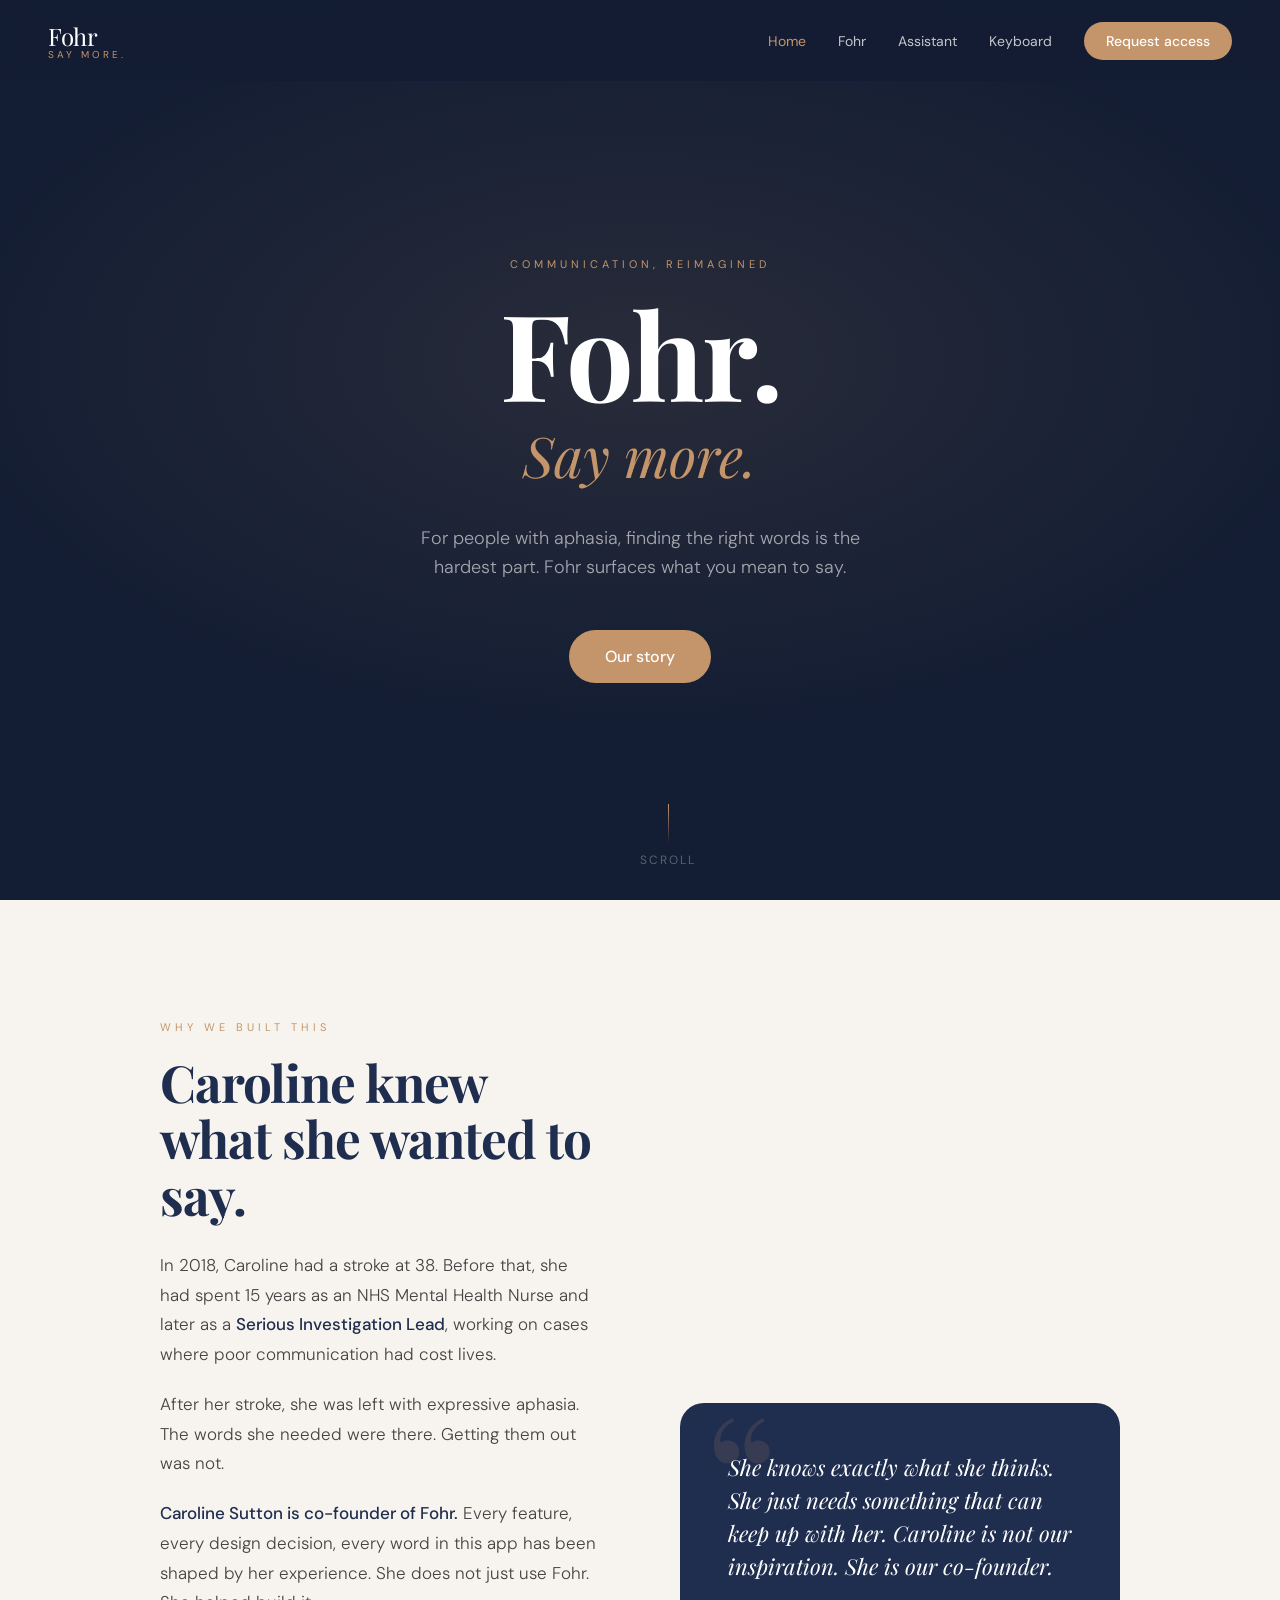
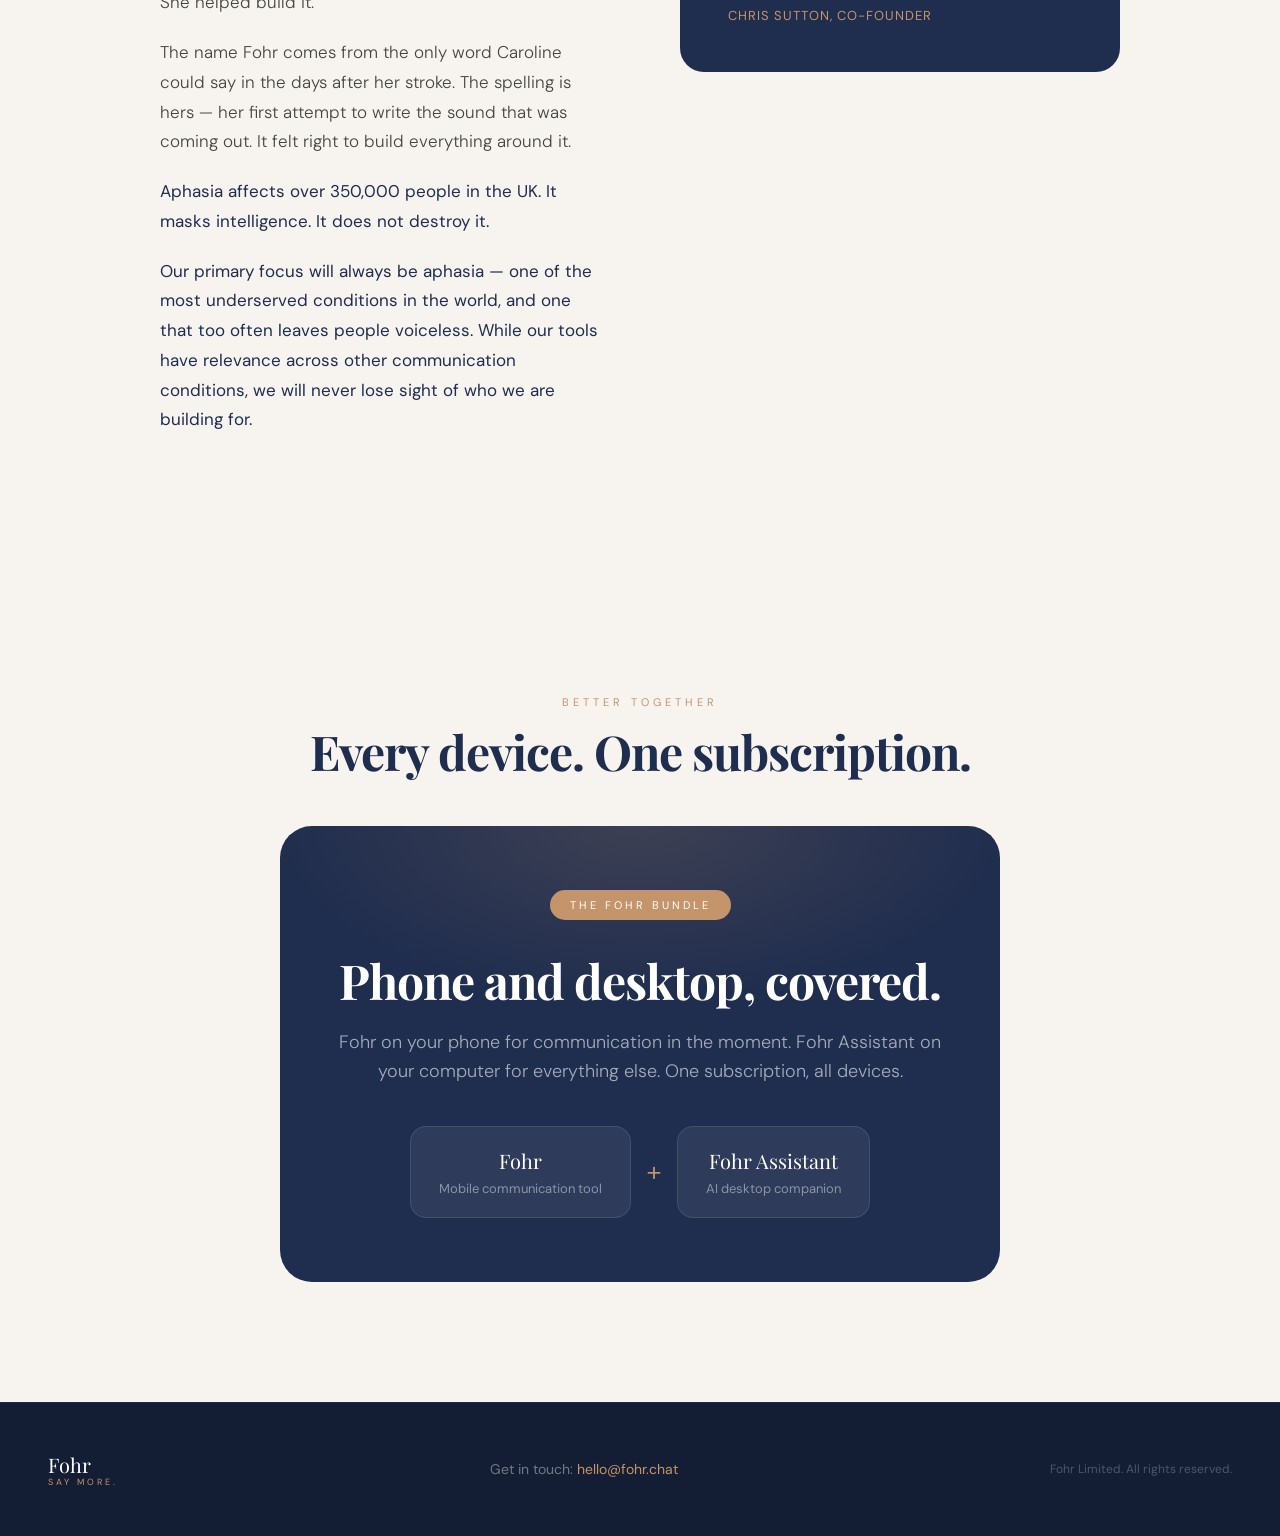
==== index.html @ 23e32acc "Initial commit: Fohr website Static site with homepage, product pages (Fohr, Assistant, Keyboard), r" ====
<!DOCTYPE html>
<html lang="en">
<head>
<meta charset="UTF-8">
<meta name="viewport" content="width=device-width, initial-scale=1.0">
<title>Fohr. Say more.</title>
<link rel="preconnect" href="https://fonts.googleapis.com">
<link rel="preconnect" href="https://fonts.gstatic.com" crossorigin>
<link href="https://fonts.googleapis.com/css2?family=Playfair+Display:ital,wght@0,400;0,700;1,400&family=DM+Sans:wght@300;400;500&display=swap" rel="stylesheet">
<link rel="stylesheet" href="style.css?v=2">
</head>
<body>

<nav id="nav">
  <a href="index.html" class="nav-logo">Fohr <span>Say more.</span></a>
  <button class="nav-hamburger" onclick="toggleMobileNav()" aria-label="Menu">
    <span></span><span></span><span></span>
  </button>
  <ul class="nav-links">
    <li><a href="index.html" class="active">Home</a></li>
    <li><a href="fohr.html">Fohr</a></li>
    <li><a href="assistant.html">Assistant</a></li>
    <li><a href="keyboard.html">Keyboard</a></li>
    <li><a href="request-access.html" class="nav-cta">Request access</a></li>
  </ul>
</nav>

<section class="hero">
  <p class="hero-eyebrow">Communication, reimagined</p>
  <h1 class="hero-title">Fohr.</h1>
  <p class="hero-subtitle">Say more.</p>
  <p class="hero-desc">For people with aphasia, finding the right words is the hardest part. Fohr surfaces what you mean to say.</p>
  <div class="hero-actions">
    <a href="#story" class="btn-primary">Our story</a>
  </div>
  <div class="hero-scroll">
    <div class="scroll-line"></div>
    <span>Scroll</span>
  </div>
</section>

<section class="story" id="story">
  <div class="story-inner">
    <div class="reveal">
      <p class="story-label">Why we built this</p>
      <h2 class="story-title">Caroline knew what she wanted to say.</h2>
      <p class="story-text">In 2018, Caroline had a stroke at 38. Before that, she had spent 15 years as an NHS Mental Health Nurse and later as a <strong>Serious Investigation Lead</strong>, working on cases where poor communication had cost lives.</p>
      <p class="story-text">After her stroke, she was left with expressive aphasia. The words she needed were there. Getting them out was not.</p>
      <p class="story-text"><strong>Caroline Sutton is co-founder of Fohr.</strong> Every feature, every design decision, every word in this app has been shaped by her experience. She does not just use Fohr. She helped build it.</p>
      <p class="story-text">The name Fohr comes from the only word Caroline could say in the days after her stroke. The spelling is hers — her first attempt to write the sound that was coming out. It felt right to build everything around it.</p>
      <p class="story-text" style="color: var(--navy); font-weight: 400;">Aphasia affects over 350,000 people in the UK. It masks intelligence. It does not destroy it.</p>
      <p class="story-text" style="color: var(--navy); font-weight: 400;">Our primary focus will always be aphasia — one of the most underserved conditions in the world, and one that too often leaves people voiceless. While our tools have relevance across other communication conditions, we will never lose sight of who we are building for.</p>
    </div>
    <div class="reveal reveal-delay-2">
      <div class="story-card">
        <p class="story-quote">She knows exactly what she thinks. She just needs something that can keep up with her. Caroline is not our inspiration. She is our co-founder.</p>
        <p class="story-attribution">Chris Sutton, co-founder</p>
      </div>
    </div>
  </div>
</section>

<section class="bundle" id="bundle">
  <div class="bundle-inner">
    <div class="reveal">
      <p class="section-label" style="color:var(--copper)">Better together</p>
      <h2 class="section-title" style="color:var(--navy)">Every device. One subscription.</h2>
    </div>
    <div class="bundle-card reveal reveal-delay-1">
      <span class="bundle-badge">The Fohr Bundle</span>
      <h3 class="bundle-title">Phone and desktop, covered.</h3>
      <p class="bundle-desc">Fohr on your phone for communication in the moment. Fohr Assistant on your computer for everything else. One subscription, all devices.</p>
      <div class="bundle-items">
        <div class="bundle-item">
          <div class="bundle-item-name">Fohr</div>
          <div class="bundle-item-desc">Mobile communication tool</div>
        </div>
        <div class="bundle-plus">+</div>
        <div class="bundle-item">
          <div class="bundle-item-name">Fohr Assistant</div>
          <div class="bundle-item-desc">AI desktop companion</div>
        </div>
      </div>
    </div>
  </div>
</section>

<footer>
  <div class="footer-logo">Fohr <small>Say more.</small></div>
  <div class="footer-contact">Get in touch: <a href="mailto:hello@fohr.chat">hello@fohr.chat</a></div>
  <div class="footer-legal">Fohr Limited. All rights reserved.</div>
</footer>

<script>
  const nav = document.getElementById('nav');
  window.addEventListener('scroll', () => {
    nav.classList.toggle('scrolled', window.scrollY > 60);
  });
  function toggleMobileNav() {
    document.querySelector('.nav-hamburger').classList.toggle('open');
    document.querySelector('.nav-links').classList.toggle('open');
  }
  document.querySelectorAll('.nav-links a').forEach(link => {
    link.addEventListener('click', () => {
      document.querySelector('.nav-hamburger').classList.remove('open');
      document.querySelector('.nav-links').classList.remove('open');
    });
  });
  const observer = new IntersectionObserver((entries) => {
    entries.forEach(entry => {
      if (entry.isIntersecting) {
        entry.target.classList.add('visible');
      }
    });
  }, { threshold: 0.1 });
  document.querySelectorAll('.reveal').forEach(el => observer.observe(el));
</script>
</body>
</html>
---- style.css ----
*, *::before, *::after { box-sizing: border-box; margin: 0; padding: 0; }

:root {
  --navy: #1F2D4E;
  --navy-deep: #131d33;
  --cream: #F7F4EF;
  --warm: #E8E2D9;
  --copper: #C4956A;
  --copper-light: #d4a97e;
  --text: #2C2C2C;
  --muted: #6b6b6b;
  --white: #ffffff;
}

html { scroll-behavior: smooth; }

body {
  font-family: 'DM Sans', sans-serif;
  background: var(--cream);
  color: var(--text);
  overflow-x: hidden;
}

/* NAV */
nav {
  position: fixed;
  top: 0; left: 0; right: 0;
  z-index: 100;
  display: flex;
  align-items: center;
  justify-content: space-between;
  padding: 20px 48px;
  background: rgba(19, 29, 51, 0.95);
  backdrop-filter: blur(12px);
}
.nav-logo {
  font-family: 'Playfair Display', serif;
  font-size: 24px;
  color: var(--white);
  text-decoration: none;
  letter-spacing: -0.5px;
}
.nav-logo span {
  display: block;
  font-family: 'DM Sans', sans-serif;
  font-size: 10px;
  letter-spacing: 3px;
  text-transform: uppercase;
  color: var(--copper);
  margin-top: -4px;
}
.nav-links {
  display: flex;
  gap: 32px;
  list-style: none;
}
.nav-links a {
  color: rgba(255,255,255,0.75);
  text-decoration: none;
  font-size: 14px;
  font-weight: 400;
  transition: color 0.2s;
}
.nav-links a:hover { color: var(--copper); }
.nav-links a.active { color: var(--copper); }
.nav-cta {
  background: var(--copper);
  color: var(--white) !important;
  padding: 10px 22px;
  border-radius: 50px;
  font-weight: 500 !important;
  transition: background 0.2s !important;
}
.nav-cta:hover { background: var(--copper-light) !important; color: var(--white) !important; }

/* HERO */
.hero {
  min-height: 100vh;
  background: var(--navy-deep);
  display: flex;
  flex-direction: column;
  align-items: center;
  justify-content: center;
  text-align: center;
  padding: 120px 24px 80px;
  position: relative;
  overflow: hidden;
}
.hero::before {
  content: '';
  position: absolute;
  inset: 0;
  background: radial-gradient(ellipse 80% 60% at 50% 40%, rgba(196,149,106,0.12) 0%, transparent 70%);
  pointer-events: none;
}
.hero-eyebrow {
  font-size: 11px;
  letter-spacing: 4px;
  text-transform: uppercase;
  color: var(--copper);
  margin-bottom: 24px;
  opacity: 1;
  animation: fadeUp 0.8s 0.2s forwards;
}
.hero-title {
  font-family: 'Playfair Display', serif;
  font-size: clamp(56px, 10vw, 120px);
  color: var(--white);
  line-height: 0.95;
  letter-spacing: -2px;
  margin-bottom: 8px;
  opacity: 1;
  animation: fadeUp 0.8s 0.4s forwards;
}
.hero-subtitle {
  font-family: 'Playfair Display', serif;
  font-size: clamp(28px, 5vw, 56px);
  color: var(--copper);
  font-style: italic;
  margin-bottom: 32px;
  opacity: 1;
  animation: fadeUp 0.8s 0.6s forwards;
}
.hero-desc {
  font-size: 18px;
  color: rgba(255,255,255,0.6);
  max-width: 480px;
  line-height: 1.6;
  margin-bottom: 48px;
  font-weight: 300;
  opacity: 1;
  animation: fadeUp 0.8s 0.8s forwards;
}
.hero-actions {
  display: flex;
  gap: 16px;
  flex-wrap: wrap;
  justify-content: center;
  opacity: 1;
  animation: fadeUp 0.8s 1s forwards;
}
.btn-primary {
  background: var(--copper);
  color: var(--white);
  border: none;
  padding: 16px 36px;
  border-radius: 50px;
  font-size: 16px;
  font-weight: 500;
  cursor: pointer;
  text-decoration: none;
  transition: background 0.2s, transform 0.2s;
  font-family: 'DM Sans', sans-serif;
}
.btn-primary:hover { background: var(--copper-light); transform: translateY(-2px); }
.btn-ghost {
  background: transparent;
  color: rgba(255,255,255,0.7);
  border: 1px solid rgba(255,255,255,0.2);
  padding: 16px 36px;
  border-radius: 50px;
  font-size: 16px;
  font-weight: 400;
  cursor: pointer;
  text-decoration: none;
  transition: border-color 0.2s, color 0.2s;
  font-family: 'DM Sans', sans-serif;
}
.btn-ghost:hover { border-color: var(--copper); color: var(--copper); }
.hero-scroll {
  position: absolute;
  bottom: 32px;
  left: 50%;
  transform: translateX(-50%);
  color: rgba(255,255,255,0.3);
  font-size: 12px;
  letter-spacing: 2px;
  text-transform: uppercase;
  display: flex;
  flex-direction: column;
  align-items: center;
  gap: 8px;
  opacity: 1;
  animation: fadeUp 0.8s 1.4s forwards;
}
.scroll-line {
  width: 1px;
  height: 40px;
  background: linear-gradient(to bottom, var(--copper), transparent);
  animation: scrollPulse 2s infinite;
}

/* PAGE HERO (subpages) */
.page-hero {
  background: var(--navy-deep);
  padding: 140px 24px 80px;
  text-align: center;
  position: relative;
  overflow: hidden;
}
.page-hero::before {
  content: '';
  position: absolute;
  inset: 0;
  background: radial-gradient(ellipse 80% 60% at 50% 40%, rgba(196,149,106,0.12) 0%, transparent 70%);
  pointer-events: none;
}

/* STORY */
.story {
  background: var(--cream);
  padding: 120px 24px;
  position: relative;
}
.story-inner {
  max-width: 960px;
  margin: 0 auto;
  display: grid;
  grid-template-columns: 1fr 1fr;
  gap: 80px;
  align-items: center;
}
.story-label {
  font-size: 11px;
  letter-spacing: 4px;
  text-transform: uppercase;
  color: var(--copper);
  margin-bottom: 20px;
}
.story-title {
  font-family: 'Playfair Display', serif;
  font-size: clamp(36px, 4vw, 52px);
  color: var(--navy);
  line-height: 1.1;
  margin-bottom: 28px;
  letter-spacing: -1px;
}
.story-text {
  font-size: 17px;
  line-height: 1.75;
  color: #444;
  font-weight: 300;
  margin-bottom: 20px;
}
.story-text strong {
  color: var(--navy);
  font-weight: 500;
}
.story-card {
  background: var(--navy);
  border-radius: 24px;
  padding: 48px;
  position: relative;
  overflow: hidden;
}
.story-card::before {
  content: '\201C';
  position: absolute;
  top: -20px;
  left: 24px;
  font-family: 'Playfair Display', serif;
  font-size: 180px;
  color: rgba(196,149,106,0.15);
  line-height: 1;
  pointer-events: none;
}
.story-quote {
  font-family: 'Playfair Display', serif;
  font-size: 22px;
  color: var(--white);
  line-height: 1.5;
  font-style: italic;
  margin-bottom: 24px;
  position: relative;
  z-index: 1;
}
.story-attribution {
  font-size: 13px;
  color: var(--copper);
  letter-spacing: 1px;
  text-transform: uppercase;
}

/* SECTION LABELS */
.section-label {
  font-size: 11px;
  letter-spacing: 4px;
  text-transform: uppercase;
  color: var(--copper);
  margin-bottom: 16px;
}
.section-title {
  font-family: 'Playfair Display', serif;
  font-size: clamp(32px, 4vw, 48px);
  color: var(--white);
  line-height: 1.1;
  letter-spacing: -1px;
}

/* PRODUCT CONTENT */
.product-section {
  background: var(--navy);
  padding: 80px 24px 120px;
}
.product-content {
  max-width: 960px;
  margin: 0 auto;
  display: grid;
  grid-template-columns: 1fr 1fr;
  gap: 64px;
  align-items: center;
}
.product-name {
  font-family: 'Playfair Display', serif;
  font-size: 42px;
  color: var(--white);
  margin-bottom: 8px;
  letter-spacing: -1px;
}
.product-tagline {
  font-size: 14px;
  letter-spacing: 3px;
  text-transform: uppercase;
  color: var(--copper);
  margin-bottom: 28px;
}
.product-desc {
  font-size: 17px;
  line-height: 1.75;
  color: rgba(255,255,255,0.65);
  font-weight: 300;
  margin-bottom: 36px;
}
.feature-list {
  list-style: none;
  display: flex;
  flex-direction: column;
  gap: 14px;
}
.feature-list li {
  display: flex;
  align-items: flex-start;
  gap: 12px;
  font-size: 15px;
  color: rgba(255,255,255,0.75);
  line-height: 1.5;
}
.feature-list li::before {
  content: '';
  width: 6px;
  height: 6px;
  min-width: 6px;
  background: var(--copper);
  border-radius: 50%;
  margin-top: 8px;
}
.product-visual {
  background: rgba(255,255,255,0.04);
  border: 1px solid rgba(255,255,255,0.08);
  border-radius: 24px;
  padding: 40px 32px;
  display: flex;
  flex-direction: column;
  gap: 16px;
}
.mock-header {
  display: flex;
  align-items: center;
  justify-content: space-between;
  padding-bottom: 16px;
  border-bottom: 1px solid rgba(255,255,255,0.08);
}
.mock-logo {
  font-family: 'Playfair Display', serif;
  color: var(--white);
  font-size: 18px;
}
.mock-logo small {
  display: block;
  font-family: 'DM Sans', sans-serif;
  font-size: 8px;
  letter-spacing: 2px;
  text-transform: uppercase;
  color: var(--copper);
}
.mock-bubble {
  background: rgba(255,255,255,0.07);
  border-radius: 14px;
  padding: 14px 18px;
  font-size: 14px;
  color: rgba(255,255,255,0.7);
  line-height: 1.5;
}
.mock-label {
  font-size: 11px;
  letter-spacing: 2px;
  text-transform: uppercase;
  color: rgba(255,255,255,0.3);
  margin-bottom: 4px;
}
.mock-chips {
  display: flex;
  gap: 8px;
  flex-wrap: wrap;
}
.mock-chip {
  background: rgba(196,149,106,0.2);
  border: 1px solid rgba(196,149,106,0.3);
  color: var(--copper-light);
  padding: 6px 14px;
  border-radius: 50px;
  font-size: 13px;
  cursor: pointer;
  transition: background 0.2s;
}
.mock-chip:hover { background: rgba(196,149,106,0.35); }

/* CHAT DEMO */
.chat-demo {
  display: flex;
  flex-direction: column;
  gap: 12px;
}
.chat-msg {
  max-width: 85%;
  padding: 14px 18px;
  border-radius: 16px;
  font-size: 14px;
  line-height: 1.55;
}
.chat-msg.assistant {
  align-self: flex-end;
  background: rgba(196,149,106,0.15);
  border: 1px solid rgba(196,149,106,0.25);
  color: rgba(255,255,255,0.85);
  border-bottom-right-radius: 4px;
}
.chat-msg.user {
  align-self: flex-start;
  background: rgba(255,255,255,0.08);
  color: rgba(255,255,255,0.7);
  border-bottom-left-radius: 4px;
  font-weight: 300;
}
.chat-sender {
  font-size: 11px;
  letter-spacing: 1.5px;
  text-transform: uppercase;
  margin-bottom: 4px;
  font-weight: 500;
}
.chat-msg.assistant .chat-sender { color: var(--copper); }
.chat-msg.user .chat-sender { color: rgba(255,255,255,0.4); }

/* COMING SOON */
.coming-soon {
  background: var(--navy-deep);
  padding: 120px 24px;
  text-align: center;
}
.coming-soon-inner {
  max-width: 800px;
  margin: 0 auto;
}
.coming-soon-title {
  font-family: 'Playfair Display', serif;
  font-size: clamp(32px, 4vw, 48px);
  color: var(--white);
  line-height: 1.1;
  letter-spacing: -1px;
  margin-bottom: 16px;
}
.coming-soon-sub {
  font-size: 18px;
  color: rgba(255,255,255,0.55);
  line-height: 1.6;
  font-weight: 300;
  max-width: 520px;
  margin: 0 auto 56px;
}
.phone-frame {
  width: 280px;
  height: 606px;
  margin: 0 auto 40px;
  border-radius: 40px;
  border: 4px solid rgba(255,255,255,0.15);
  background: #000;
  overflow: hidden;
  position: relative;
  box-shadow: 0 24px 80px rgba(0,0,0,0.5), 0 0 0 1px rgba(255,255,255,0.06);
}
.phone-frame::before {
  content: '';
  position: absolute;
  top: 0;
  left: 50%;
  transform: translateX(-50%);
  width: 100px;
  height: 28px;
  background: #000;
  border-radius: 0 0 18px 18px;
  z-index: 2;
}
.phone-frame iframe {
  width: 390px;
  height: 844px;
  border: none;
  transform: scale(0.718);
  transform-origin: top left;
}
.coming-soon-notify {
  font-size: 16px;
}
.coming-soon-notify a {
  color: var(--copper);
  text-decoration: none;
  border-bottom: 1px solid rgba(196,149,106,0.3);
  padding-bottom: 2px;
  transition: border-color 0.2s;
}
.coming-soon-notify a:hover {
  border-color: var(--copper);
}

/* BUNDLE */
.bundle {
  background: var(--cream);
  padding: 120px 24px;
}
.bundle-inner {
  max-width: 720px;
  margin: 0 auto;
  text-align: center;
}
.bundle-card {
  background: var(--navy);
  border-radius: 32px;
  padding: 64px 56px;
  position: relative;
  overflow: hidden;
  margin-top: 48px;
}
.bundle-card::before {
  content: '';
  position: absolute;
  inset: 0;
  background: radial-gradient(ellipse 80% 60% at 50% 0%, rgba(196,149,106,0.18) 0%, transparent 65%);
  pointer-events: none;
}
.bundle-badge {
  display: inline-block;
  background: var(--copper);
  color: var(--white);
  font-size: 11px;
  letter-spacing: 3px;
  text-transform: uppercase;
  padding: 8px 20px;
  border-radius: 50px;
  margin-bottom: 28px;
  position: relative;
  z-index: 1;
}
.bundle-title {
  font-family: 'Playfair Display', serif;
  font-size: 48px;
  color: var(--white);
  margin-bottom: 16px;
  position: relative;
  z-index: 1;
  letter-spacing: -1px;
}
.bundle-desc {
  font-size: 18px;
  color: rgba(255,255,255,0.6);
  line-height: 1.6;
  font-weight: 300;
  margin-bottom: 40px;
  position: relative;
  z-index: 1;
}
.bundle-items {
  display: flex;
  gap: 16px;
  justify-content: center;
  flex-wrap: wrap;
  position: relative;
  z-index: 1;
}
.bundle-item {
  background: rgba(255,255,255,0.07);
  border: 1px solid rgba(255,255,255,0.1);
  border-radius: 16px;
  padding: 20px 28px;
  text-align: center;
}
.bundle-item-name {
  font-family: 'Playfair Display', serif;
  font-size: 20px;
  color: var(--white);
  margin-bottom: 6px;
}
.bundle-item-desc {
  font-size: 13px;
  color: rgba(255,255,255,0.45);
}
.bundle-plus {
  display: flex;
  align-items: center;
  color: var(--copper);
  font-size: 28px;
  font-weight: 300;
}

/* SIGN UP */
.signup {
  background: var(--navy-deep);
  padding: 120px 24px;
}
.signup-inner {
  max-width: 640px;
  margin: 0 auto;
}
.signup-header {
  text-align: center;
  margin-bottom: 56px;
}
.signup-title {
  font-family: 'Playfair Display', serif;
  font-size: clamp(32px, 4vw, 48px);
  color: var(--white);
  margin-bottom: 16px;
  letter-spacing: -1px;
}
.signup-desc {
  font-size: 17px;
  color: rgba(255,255,255,0.55);
  line-height: 1.6;
  font-weight: 300;
}
.form-group {
  margin-bottom: 24px;
}
.form-label {
  display: block;
  font-size: 13px;
  color: rgba(255,255,255,0.6);
  margin-bottom: 10px;
  letter-spacing: 0.5px;
}
.form-input, .form-select, .form-textarea {
  width: 100%;
  background: rgba(255,255,255,0.06);
  border: 1px solid rgba(255,255,255,0.12);
  border-radius: 12px;
  padding: 14px 18px;
  font-size: 16px;
  color: var(--white);
  font-family: 'DM Sans', sans-serif;
  transition: border-color 0.2s;
  outline: none;
  appearance: none;
}
.form-input::placeholder, .form-textarea::placeholder {
  color: rgba(255,255,255,0.25);
}
.form-input:focus, .form-select:focus, .form-textarea:focus {
  border-color: var(--copper);
}
.form-select option { background: var(--navy); color: var(--white); }
.form-textarea { resize: none; line-height: 1.6; }
.radio-group {
  display: flex;
  flex-direction: column;
  gap: 10px;
}
.radio-option {
  display: flex;
  align-items: center;
  gap: 12px;
  background: rgba(255,255,255,0.04);
  border: 1px solid rgba(255,255,255,0.1);
  border-radius: 12px;
  padding: 14px 18px;
  cursor: pointer;
  transition: border-color 0.2s, background 0.2s;
}
.radio-option:hover {
  border-color: rgba(196,149,106,0.4);
  background: rgba(196,149,106,0.06);
}
.radio-option input[type="radio"] { display: none; }
.radio-option.selected {
  border-color: var(--copper);
  background: rgba(196,149,106,0.1);
}
.radio-dot {
  width: 18px;
  height: 18px;
  min-width: 18px;
  border-radius: 50%;
  border: 2px solid rgba(255,255,255,0.3);
  display: flex;
  align-items: center;
  justify-content: center;
  transition: border-color 0.2s;
}
.radio-option.selected .radio-dot {
  border-color: var(--copper);
  background: var(--copper);
}
.radio-option.selected .radio-dot::after {
  content: '';
  width: 6px;
  height: 6px;
  background: white;
  border-radius: 50%;
}
.radio-text {
  font-size: 15px;
  color: rgba(255,255,255,0.75);
}
.checkbox-group {
  display: grid;
  grid-template-columns: 1fr 1fr;
  gap: 10px;
}
.checkbox-option {
  display: flex;
  align-items: center;
  gap: 10px;
  background: rgba(255,255,255,0.04);
  border: 1px solid rgba(255,255,255,0.1);
  border-radius: 12px;
  padding: 12px 16px;
  cursor: pointer;
  transition: border-color 0.2s, background 0.2s;
}
.checkbox-option:hover { border-color: rgba(196,149,106,0.4); background: rgba(196,149,106,0.06); }
.checkbox-option.selected { border-color: var(--copper); background: rgba(196,149,106,0.1); }
.checkbox-option input { display: none; }
.checkbox-box {
  width: 18px; height: 18px; min-width: 18px;
  border: 2px solid rgba(255,255,255,0.3);
  border-radius: 4px;
  display: flex;
  align-items: center;
  justify-content: center;
  transition: all 0.2s;
}
.checkbox-option.selected .checkbox-box {
  border-color: var(--copper);
  background: var(--copper);
}
.checkbox-option.selected .checkbox-box::after {
  content: '\2713';
  color: white;
  font-size: 11px;
  font-weight: 700;
}
.checkbox-text { font-size: 14px; color: rgba(255,255,255,0.7); }
.form-submit {
  width: 100%;
  background: var(--copper);
  color: var(--white);
  border: none;
  padding: 18px;
  border-radius: 50px;
  font-size: 16px;
  font-weight: 500;
  cursor: pointer;
  font-family: 'DM Sans', sans-serif;
  transition: background 0.2s, transform 0.2s;
  margin-top: 8px;
}
.form-submit:hover { background: var(--copper-light); transform: translateY(-2px); }
.form-note {
  text-align: center;
  font-size: 13px;
  color: rgba(255,255,255,0.35);
  margin-top: 16px;
  line-height: 1.5;
}
.form-success {
  display: none;
  text-align: center;
  padding: 48px 32px;
}
.form-success-icon {
  width: 64px;
  height: 64px;
  background: rgba(196,149,106,0.2);
  border-radius: 50%;
  display: flex;
  align-items: center;
  justify-content: center;
  margin: 0 auto 24px;
  font-size: 28px;
}
.form-success-title {
  font-family: 'Playfair Display', serif;
  font-size: 28px;
  color: var(--white);
  margin-bottom: 12px;
}
.form-success-text {
  font-size: 16px;
  color: rgba(255,255,255,0.55);
  line-height: 1.6;
}

/* FOOTER */
footer {
  background: var(--navy-deep);
  border-top: 1px solid rgba(255,255,255,0.06);
  padding: 48px;
  display: flex;
  align-items: center;
  justify-content: space-between;
  flex-wrap: wrap;
  gap: 24px;
}
.footer-logo {
  font-family: 'Playfair Display', serif;
  font-size: 20px;
  color: var(--white);
}
.footer-logo small {
  display: block;
  font-family: 'DM Sans', sans-serif;
  font-size: 9px;
  letter-spacing: 3px;
  text-transform: uppercase;
  color: var(--copper);
  margin-top: -2px;
}
.footer-contact {
  font-size: 14px;
  color: rgba(255,255,255,0.4);
}
.footer-contact a {
  color: var(--copper);
  text-decoration: none;
  transition: color 0.2s;
}
.footer-contact a:hover { color: var(--copper-light); }
.footer-legal {
  font-size: 12px;
  color: rgba(255,255,255,0.25);
}

/* ANIMATIONS */
@keyframes fadeUp {
  from { opacity: 1; transform: translateY(24px); }
  to { opacity: 1; transform: translateY(0); }
}
@keyframes scrollPulse {
  0%, 100% { opacity: 0.3; }
  50% { opacity: 1; }
}

/* INTERSECTION OBSERVER REVEALS */
.reveal {
  opacity: 0;
  transform: translateY(24px);
  transition: opacity 0.7s, transform 0.7s;
}
.reveal.visible {
  opacity: 1;
  transform: translateY(0);
}
.reveal-delay-1 { transition-delay: 0.1s; }
.reveal-delay-2 { transition-delay: 0.2s; }
.reveal-delay-3 { transition-delay: 0.3s; }

/* MOBILE NAV */
.nav-hamburger {
  display: none;
  background: none;
  border: none;
  cursor: pointer;
  padding: 8px;
  z-index: 99999;
}
.nav-hamburger span {
  display: block;
  width: 24px;
  height: 2px;
  background: var(--white);
  margin: 5px 0;
  transition: transform 0.3s, opacity 0.3s;
}
.nav-hamburger.open span:nth-child(1) { transform: translateY(7px) rotate(45deg); }
.nav-hamburger.open span:nth-child(2) { opacity: 0; }
.nav-hamburger.open span:nth-child(3) { transform: translateY(-7px) rotate(-45deg); }

/* RESPONSIVE */
@media (max-width: 768px) {
  nav { padding: 16px 20px; }
  .nav-hamburger { display: block; }
  .nav-links {
    position: fixed !important;
    top: 0 !important;
    left: 0 !important;
    right: 0 !important;
    bottom: 0 !important;
    width: 100vw !important;
    height: 100vh !important;
    background: var(--navy-deep) !important;
    flex-direction: column !important;
    align-items: center !important;
    justify-content: center !important;
    gap: 24px !important;
    z-index: 9999 !important;
    padding: 0 !important;
    margin: 0 !important;
    display: none !important;
  }
  .nav-links.open {
    display: flex !important;
  }
  .nav-links li {
    list-style: none !important;
    text-align: center !important;
  }
  .nav-links a {
    font-size: 22px !important;
    color: var(--white) !important;
    display: block !important;
  }
  .nav-links a.active {
    color: var(--copper) !important;
  }
  .nav-links .nav-cta {
    color: var(--white) !important;
  }
  .story-inner { grid-template-columns: 1fr; gap: 48px; }
  .product-content { grid-template-columns: 1fr; }
  .product-visual { display: none; }
  .bundle-card { padding: 40px 28px; }
  .bundle-items { flex-direction: column; align-items: center; }
  .bundle-plus { transform: rotate(90deg); }
  footer { flex-direction: column; text-align: center; padding: 32px 24px; }
  .checkbox-group { grid-template-columns: 1fr; }
  .phone-frame {
    width: 240px;
    height: 520px;
    border-radius: 34px;
  }
  .phone-frame iframe {
    transform: scale(0.615);
  }
}
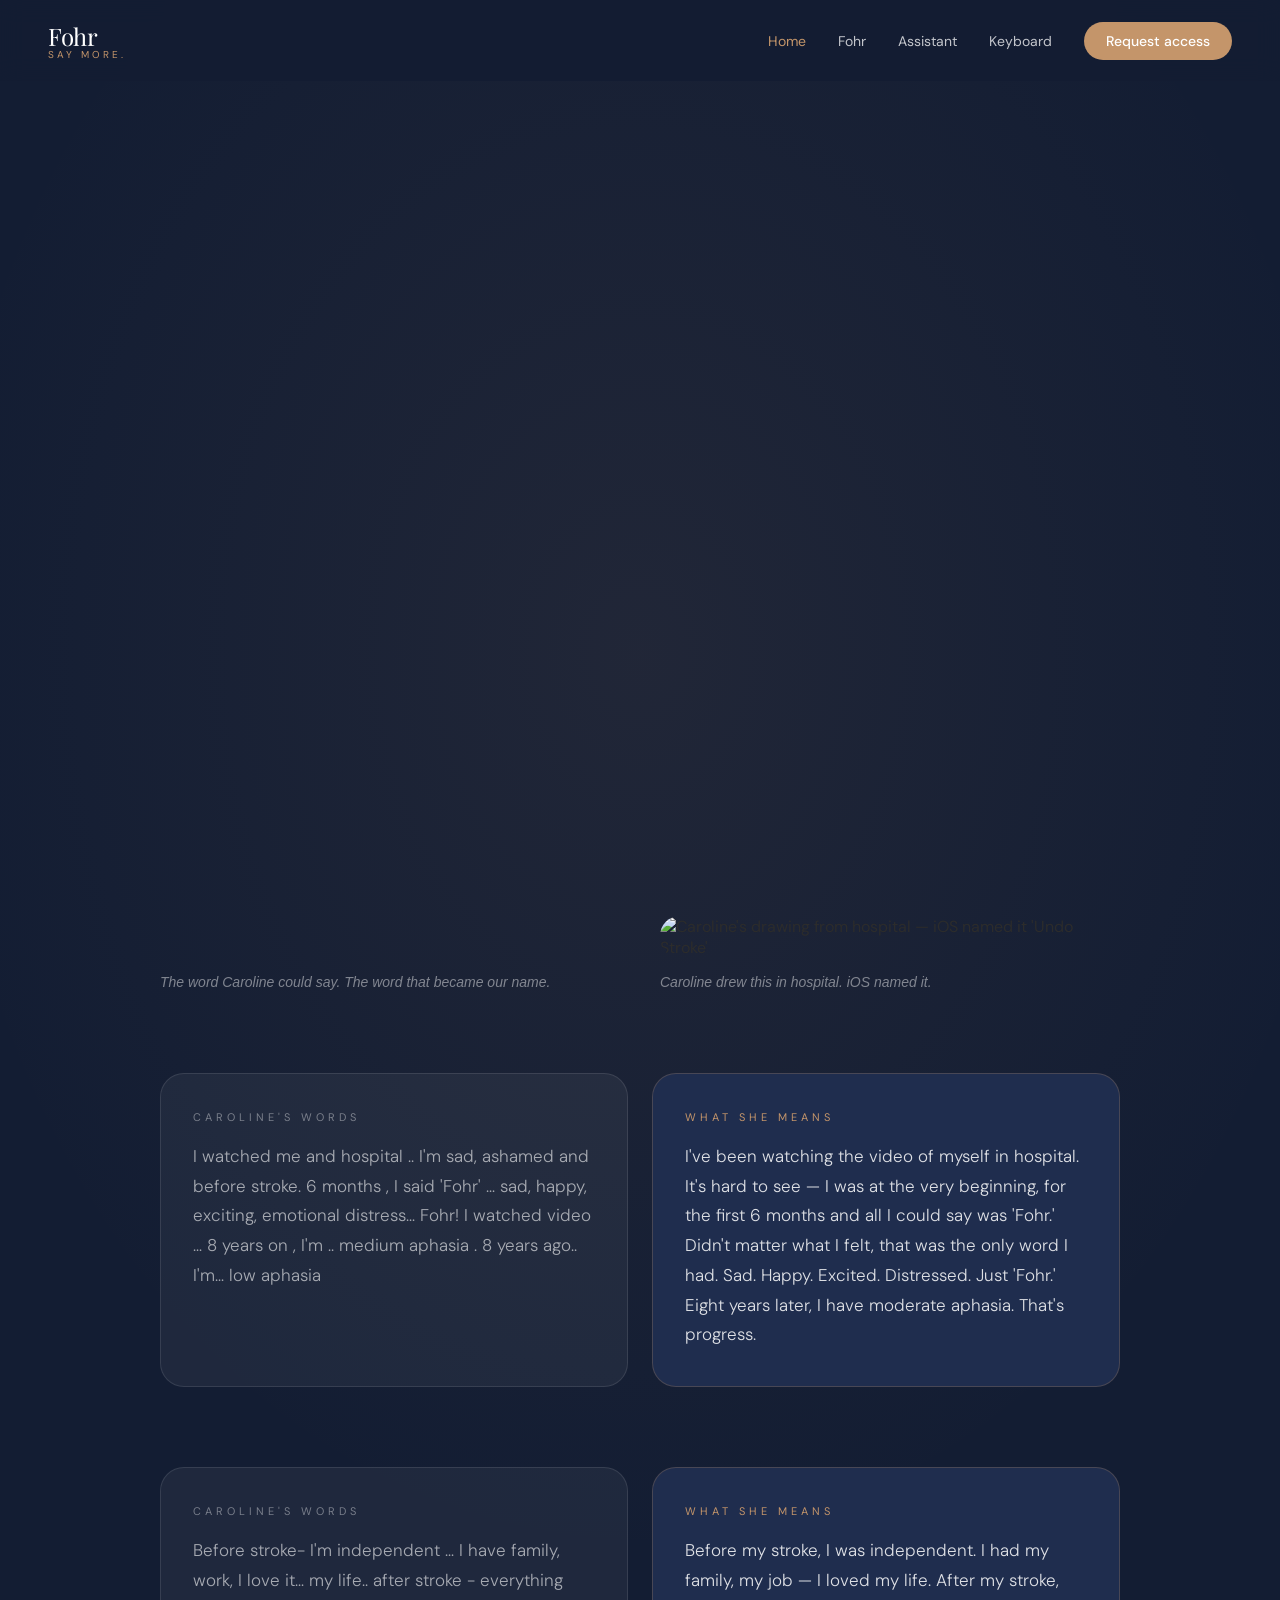
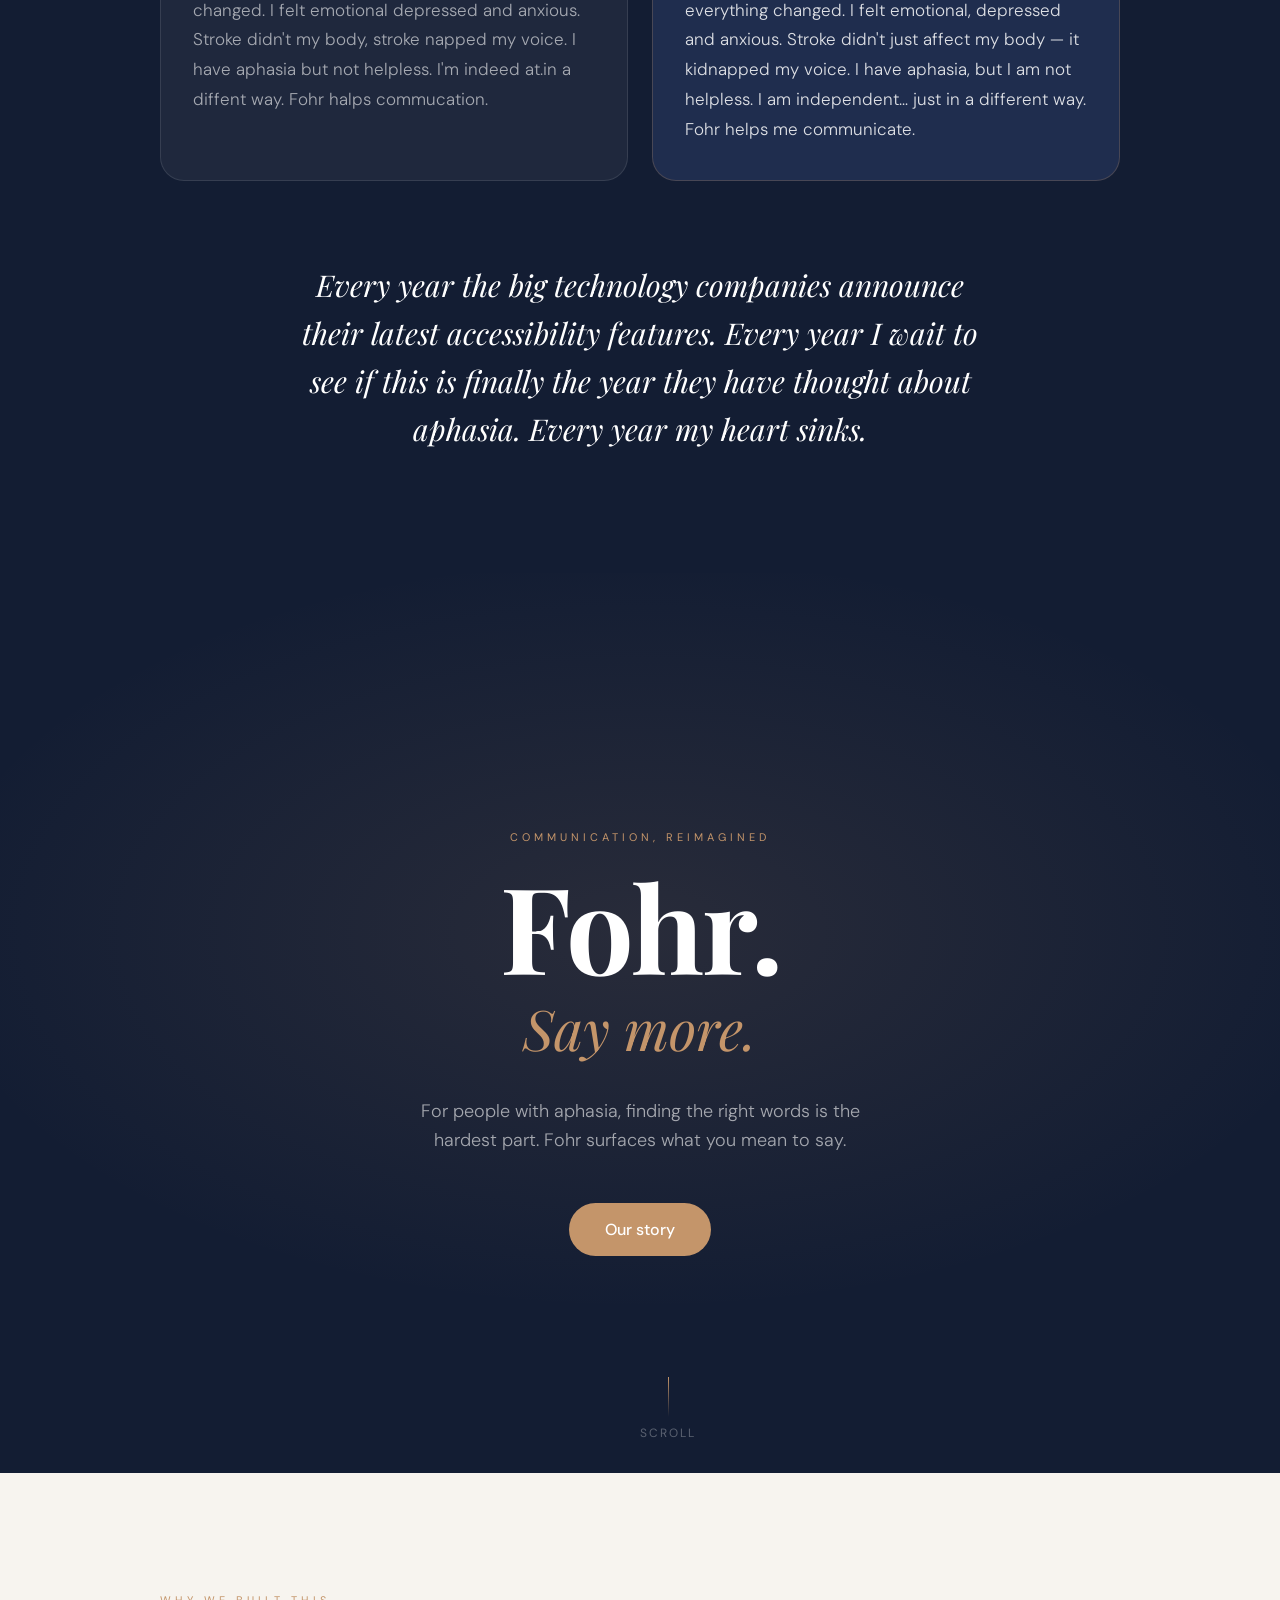
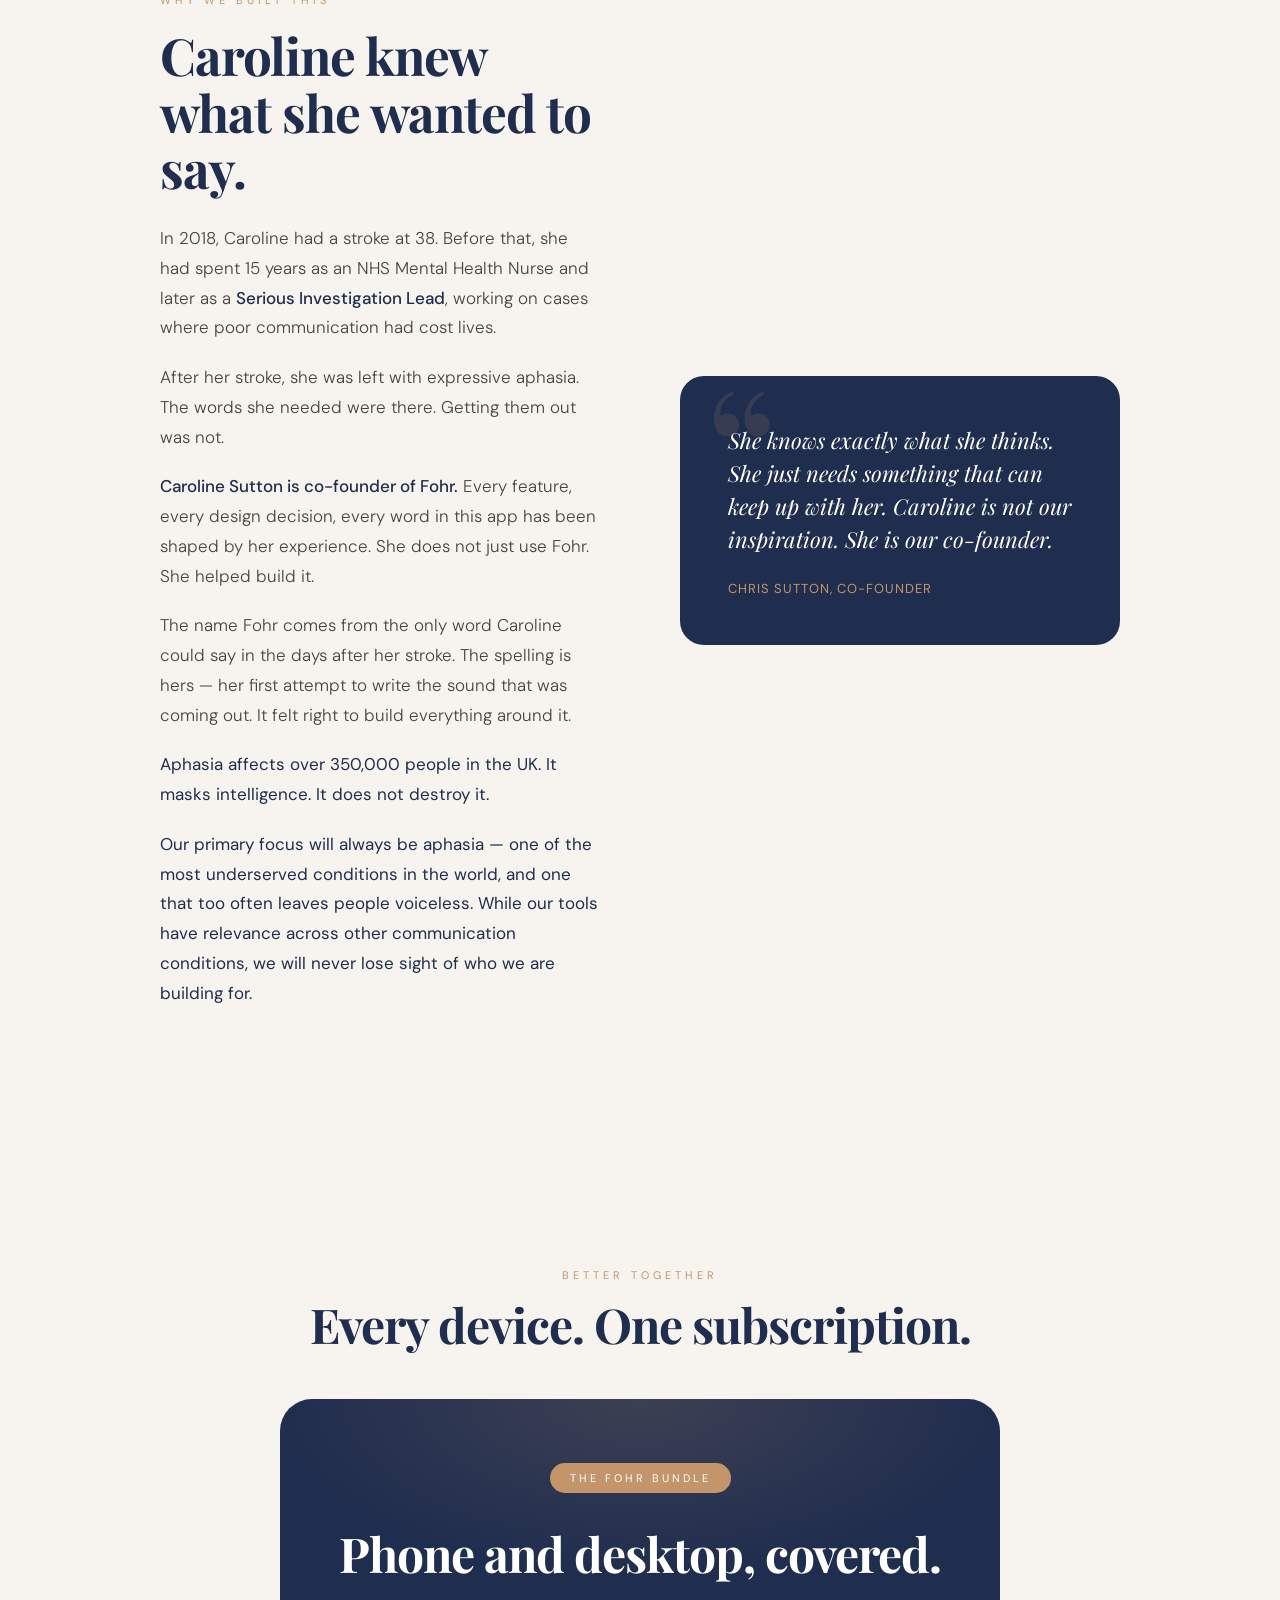
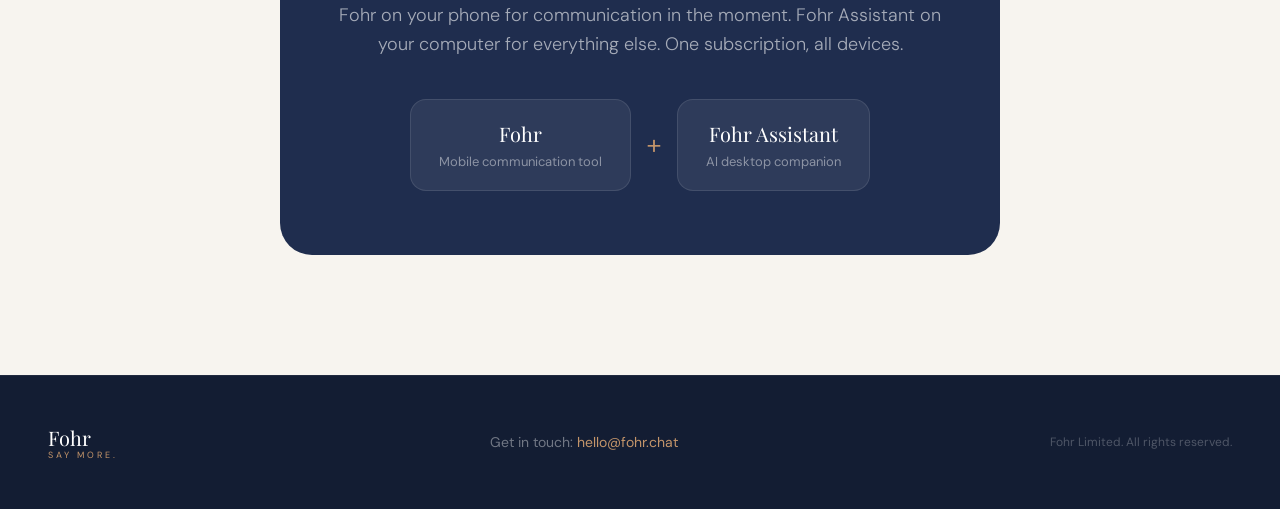
==== commit cf6b4f7f: "Add Caroline hero section with video, image, and her own words New section at top of homepage featur" ====
--- a/index.html
+++ b/index.html
@@ -24,6 +24,55 @@
     <li><a href="request-access.html" class="nav-cta">Request access</a></li>
   </ul>
 </nav>
+
+<section class="caroline-hero">
+  <div class="caroline-hero-inner">
+
+    <div class="caroline-media reveal">
+      <div class="caroline-media-item">
+        <video autoplay muted loop playsinline>
+          <source src="fohr-video.mp4" type="video/mp4">
+        </video>
+        <p class="caroline-caption">The word Caroline could say. The word that became our name.</p>
+      </div>
+      <div class="caroline-media-item">
+        <img src="Undo Stroke.jpg" alt="Caroline's drawing from hospital — iOS named it 'Undo Stroke'">
+        <p class="caroline-caption">Caroline drew this in hospital. iOS named it.</p>
+      </div>
+    </div>
+
+    <div class="caroline-words reveal reveal-delay-1">
+      <div class="caroline-pair">
+        <div class="caroline-box caroline-box-raw">
+          <p class="caroline-box-label">Caroline's words</p>
+          <p class="caroline-box-text">I watched me and hospital .. I'm sad, ashamed and before stroke. 6 months , I said 'Fohr' &hellip; sad, happy, exciting, emotional distress&hellip; Fohr! I watched video &hellip; 8 years on , I'm .. medium aphasia . 8 years ago.. I'm&hellip; low aphasia</p>
+        </div>
+        <div class="caroline-box caroline-box-translated">
+          <p class="caroline-box-label">What she means</p>
+          <p class="caroline-box-text">I've been watching the video of myself in hospital. It's hard to see &mdash; I was at the very beginning, for the first 6 months and all I could say was 'Fohr.' Didn't matter what I felt, that was the only word I had. Sad. Happy. Excited. Distressed. Just 'Fohr.' Eight years later, I have moderate aphasia. That's progress.</p>
+        </div>
+      </div>
+    </div>
+
+    <div class="caroline-words reveal reveal-delay-2">
+      <div class="caroline-pair">
+        <div class="caroline-box caroline-box-raw">
+          <p class="caroline-box-label">Caroline's words</p>
+          <p class="caroline-box-text">Before stroke- I'm independent &hellip; I have family, work, I love it&hellip; my life.. after stroke - everything changed. I felt emotional depressed and anxious. Stroke didn't my body, stroke napped my voice. I have aphasia but not helpless. I'm indeed at.in a diffent way. Fohr halps commucation.</p>
+        </div>
+        <div class="caroline-box caroline-box-translated">
+          <p class="caroline-box-label">What she means</p>
+          <p class="caroline-box-text">Before my stroke, I was independent. I had my family, my job &mdash; I loved my life. After my stroke, everything changed. I felt emotional, depressed and anxious. Stroke didn't just affect my body &mdash; it kidnapped my voice. I have aphasia, but I am not helpless. I am independent&hellip; just in a different way. Fohr helps me communicate.</p>
+        </div>
+      </div>
+    </div>
+
+    <div class="caroline-closing reveal reveal-delay-3">
+      <p class="caroline-closing-text">Every year the big technology companies announce their latest accessibility features. Every year I wait to see if this is finally the year they have thought about aphasia. Every year my heart sinks.</p>
+    </div>
+
+  </div>
+</section>
 
 <section class="hero">
   <p class="hero-eyebrow">Communication, reimagined</p>
--- a/style.css
+++ b/style.css
@@ -806,6 +806,113 @@
   font-size: 16px;
   color: rgba(255,255,255,0.55);
   line-height: 1.6;
+}
+
+/* CAROLINE HERO */
+.caroline-hero {
+  background: var(--navy-deep);
+  padding: 140px 24px 120px;
+  position: relative;
+  overflow: hidden;
+}
+.caroline-hero::before {
+  content: '';
+  position: absolute;
+  inset: 0;
+  background: radial-gradient(ellipse 80% 60% at 50% 30%, rgba(196,149,106,0.08) 0%, transparent 70%);
+  pointer-events: none;
+}
+.caroline-hero-inner {
+  max-width: 960px;
+  margin: 0 auto;
+  display: flex;
+  flex-direction: column;
+  gap: 80px;
+}
+.caroline-media {
+  display: grid;
+  grid-template-columns: 1fr 1fr;
+  gap: 40px;
+  align-items: end;
+}
+.caroline-media-item video,
+.caroline-media-item img {
+  width: 100%;
+  border-radius: 20px;
+  display: block;
+}
+.caroline-media-item video {
+  aspect-ratio: 9/16;
+  object-fit: cover;
+}
+.caroline-media-item img {
+  object-fit: cover;
+}
+.caroline-caption {
+  font-size: 14px;
+  color: rgba(255,255,255,0.45);
+  font-weight: 300;
+  margin-top: 14px;
+  line-height: 1.5;
+  font-style: italic;
+}
+.caroline-words {
+  display: flex;
+  flex-direction: column;
+}
+.caroline-pair {
+  display: grid;
+  grid-template-columns: 1fr 1fr;
+  gap: 24px;
+}
+.caroline-box {
+  border-radius: 24px;
+  padding: 36px 32px;
+  position: relative;
+  overflow: hidden;
+}
+.caroline-box-raw {
+  background: rgba(255,255,255,0.05);
+  border: 1px solid rgba(255,255,255,0.1);
+}
+.caroline-box-translated {
+  background: var(--navy);
+  border: 1px solid rgba(196,149,106,0.25);
+}
+.caroline-box-label {
+  font-size: 11px;
+  letter-spacing: 4px;
+  text-transform: uppercase;
+  margin-bottom: 18px;
+}
+.caroline-box-raw .caroline-box-label {
+  color: rgba(255,255,255,0.4);
+}
+.caroline-box-translated .caroline-box-label {
+  color: var(--copper);
+}
+.caroline-box-text {
+  font-size: 17px;
+  line-height: 1.75;
+  font-weight: 300;
+}
+.caroline-box-raw .caroline-box-text {
+  color: rgba(255,255,255,0.6);
+}
+.caroline-box-translated .caroline-box-text {
+  color: rgba(255,255,255,0.85);
+}
+.caroline-closing {
+  text-align: center;
+  max-width: 700px;
+  margin: 0 auto;
+}
+.caroline-closing-text {
+  font-family: 'Playfair Display', serif;
+  font-size: clamp(22px, 3vw, 30px);
+  color: var(--white);
+  line-height: 1.6;
+  font-style: italic;
 }
 
 /* FOOTER */
@@ -933,6 +1040,11 @@
   .nav-links .nav-cta {
     color: var(--white) !important;
   }
+  .caroline-hero { padding: 100px 20px 80px; }
+  .caroline-hero-inner { gap: 48px; }
+  .caroline-media { grid-template-columns: 1fr; gap: 32px; }
+  .caroline-pair { grid-template-columns: 1fr; }
+  .caroline-box { padding: 28px 24px; }
   .story-inner { grid-template-columns: 1fr; gap: 48px; }
   .product-content { grid-template-columns: 1fr; }
   .product-visual { display: none; }
